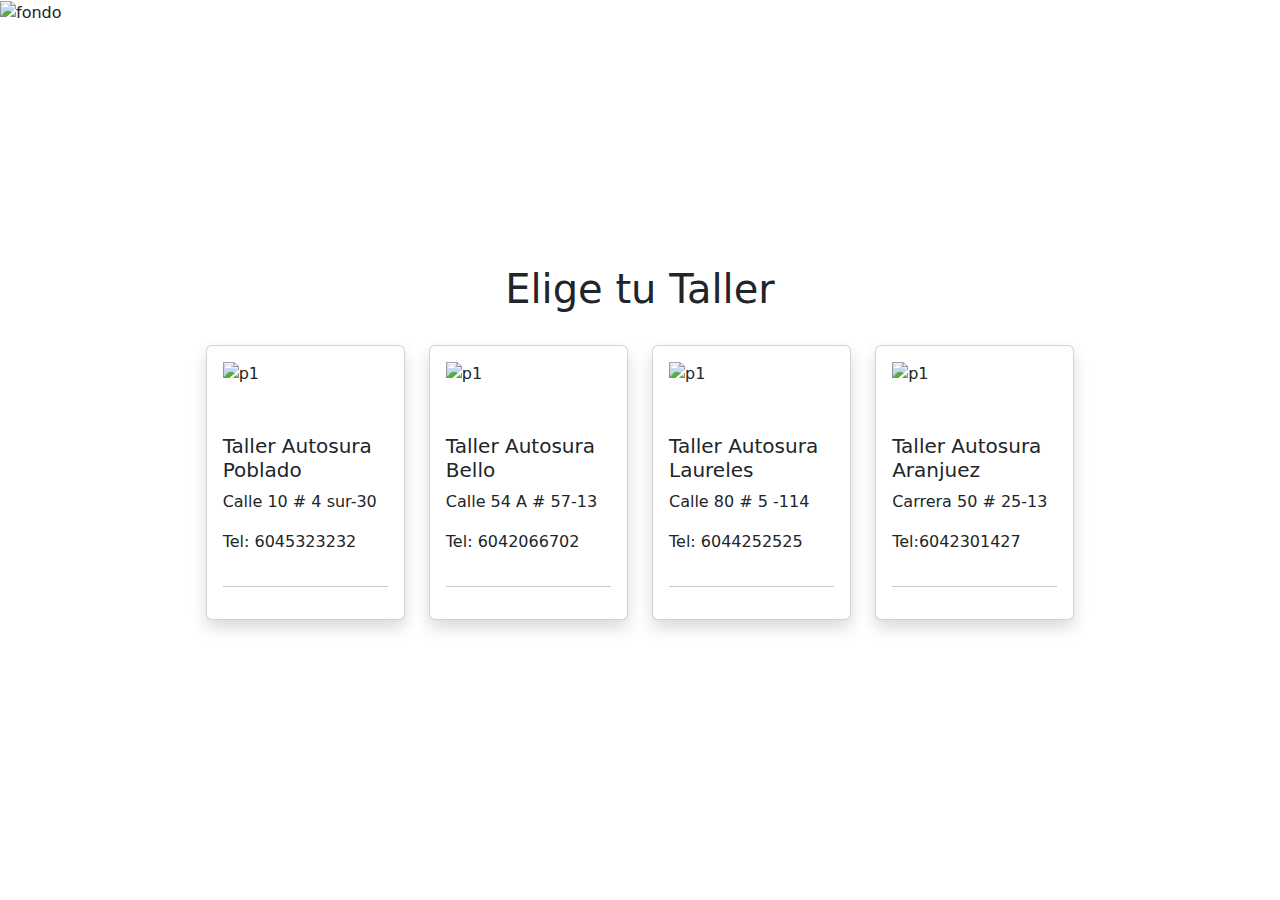
==== seguimientosindex.html @ bed54162 "cambio" ====
<!DOCTYPE html>
<html lang="en">
<head>
  <meta charset="UTF-8">
  <meta name="viewport" content="width=device-width, initial-scale=1.0">
  <title>Seguimiento</title>
  <link href="https://cdn.jsdelivr.net/npm/bootstrap@5.3.3/dist/css/bootstrap.min.css" rel="stylesheet" integrity="sha384-QWTKZyjpPEjISv5WaRU9OFeRpok6YctnYmDr5pNlyT2bRjXh0JMhjY6hW+ALEwIH" crossorigin="anonymous">
    <link rel="stylesheet" href="./assets/style/estilo">
    <img src="./assets/img/fondo.jpg" alt="fondo">
</head>
<body>
  <header>

  </header>
  <main>
      
  </main>

  <section class="fondo">
    <section class="container">
      <section class="fondo">
        <div class="row justify-content-center text-center fondomenu3 mb-4 ">
            <div class="col-12">
                <br><br><br><br><br><br><br><br><br><br>
                <h1 class="text-center letra">Elige tu Taller </h1>
           </div>
        </div>
    </section>
<section class="container">
    <div class="row row-cols-1 row-cols-md-5 justify-content-center">

        <div class="col">
            <div class="card p-3 shadow h-100">
                <img src="../../assets/img/peluche-ernestoperes.webp" alt="p1" class="img-fluid w-100">
                <br><br>
                <h5>Taller Autosura Poblado</h5>
                <p>Calle 10 # 4 sur-30</p>
                <p>Tel: 6045323232</p>
                <hr>                   
            </div>
    </div>  
    
    <div class="col">
        <div class="card p-3 shadow h-100">
            <img src="../../assets/img/cojin-frailejon.jpg" alt="p1" class="img-fluid w-100">
            <br><br>
            <h5>Taller Autosura Bello</h5>
            <p>Calle 54 A # 57-13 </p>
            <P>Tel: 6042066702</P>
            <hr>
        </div>
    </div>

        <div class="col">
            <div class="card p-3 shadow h-100">
                <img src="../../assets/img/pin-frailejon.webp" alt="p1" class="img-fluid w-100">
                <br><br>
                <h5>Taller Autosura Laureles</h5>
                <p>Calle 80 # 5 -114</p>
                <p>Tel: 6044252525</p>
                <hr>                  
            </div>
        </div>
        <div class="col">
            <div class="card p-3 shadow h-100">
                <img src="../../assets/img/camisa-frailejon.jpg" alt="p1" class="img-fluid w-100">
                <br><br>
            
                <h5>Taller Autosura Aranjuez</h5>
                <p>Carrera 50 # 25-13</p>
                <p>Tel:6042301427</p>
                <hr>
            </div>
          
              

            </div>

         </form>   
         
      

          </div>
          
  </section>
  </section>
  <script src="https://cdn.jsdelivr.net/npm/bootstrap@5.3.3/dist/js/bootstrap.bundle.min.js" integrity="sha384-YvpcrYf0tY3lHB60NNkmXc5s9fDVZLESaAA55NDzOxhy9GkcIdslK1eN7N6jIeHz" crossorigin="anonymous"></script>
</body>
</html>
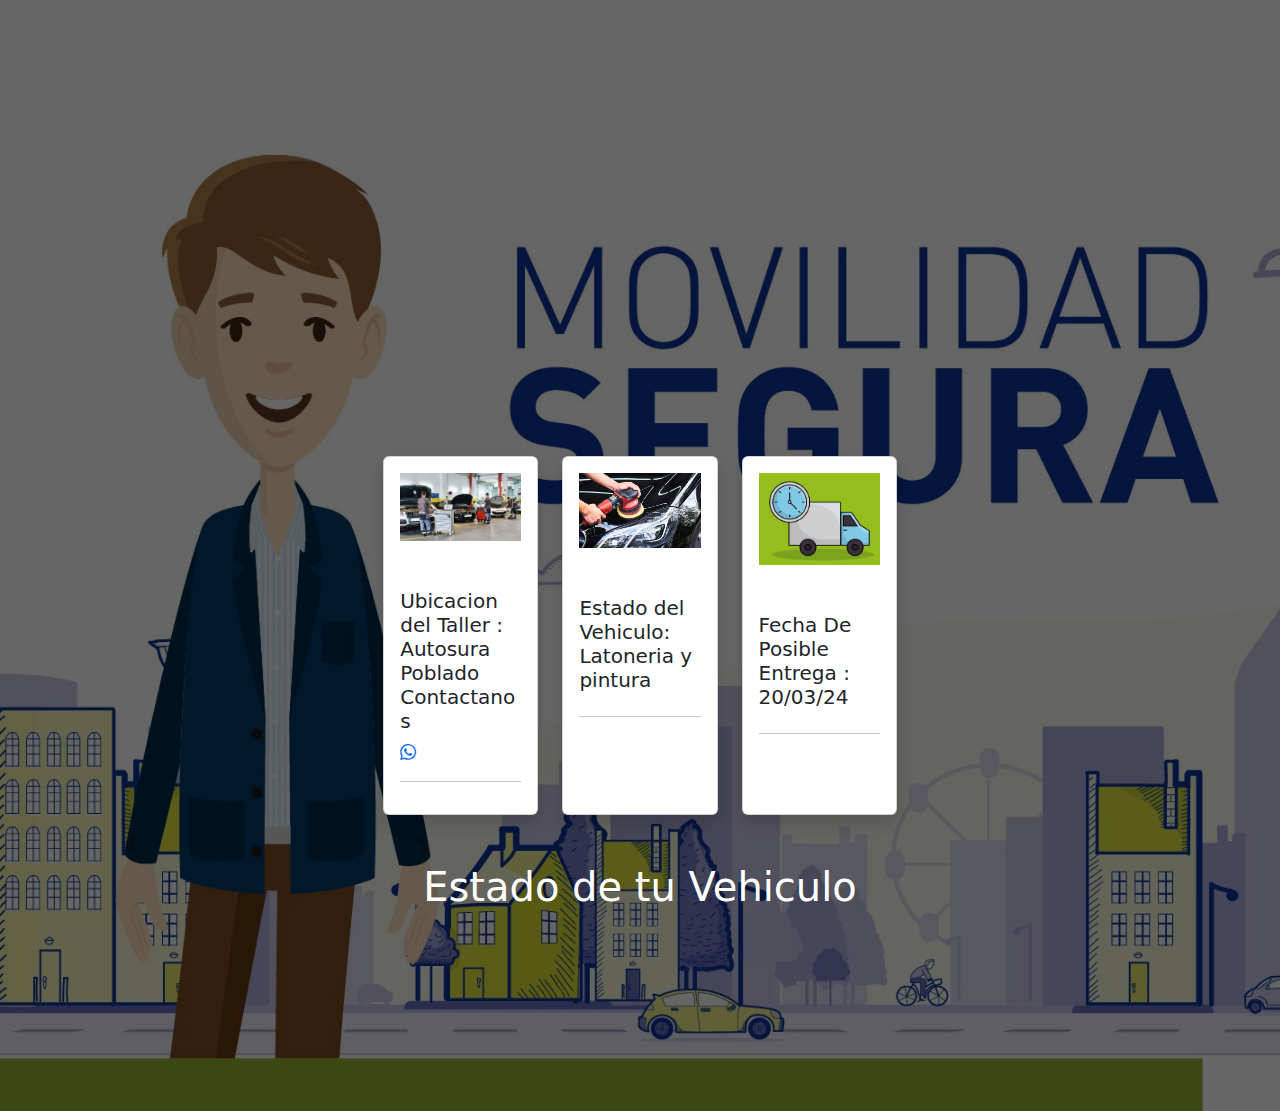
==== commit cc9452a7: "Merge branch 'main' of https://github.com/RescateVial360App/RescateVial360App" ====
--- a/seguimientosindex.html
+++ b/seguimientosindex.html
@@ -5,8 +5,9 @@
   <meta name="viewport" content="width=device-width, initial-scale=1.0">
   <title>Seguimiento</title>
   <link href="https://cdn.jsdelivr.net/npm/bootstrap@5.3.3/dist/css/bootstrap.min.css" rel="stylesheet" integrity="sha384-QWTKZyjpPEjISv5WaRU9OFeRpok6YctnYmDr5pNlyT2bRjXh0JMhjY6hW+ALEwIH" crossorigin="anonymous">
-    <link rel="stylesheet" href="./assets/style/estilo">
-    <img src="./assets/img/fondo.jpg" alt="fondo">
+  <link rel="stylesheet" href="./assets/style/estilo.css">
+  <link rel="stylesheet" href="https://cdn.jsdelivr.net/npm/bootstrap-icons@1.11.3/font/bootstrap-icons.min.css">
+    
 </head>
 <body>
   <header>
@@ -17,73 +18,53 @@
   </main>
 
   <section class="fondo">
-    <section class="container">
-      <section class="fondo">
-        <div class="row justify-content-center text-center fondomenu3 mb-4 ">
+   
+      <div class="row justify-content-center text-center fondomenu3 mb-4 ">
             <div class="col-12">
                 <br><br><br><br><br><br><br><br><br><br>
-                <h1 class="text-center letra">Elige tu Taller </h1>
-           </div>
+          </div>
         </div>
-    </section>
-<section class="container">
-    <div class="row row-cols-1 row-cols-md-5 justify-content-center">
+       <section class="container">
+        <div class="row row-cols-1 row-cols-md-5 justify-content-center">
 
-        <div class="col">
-            <div class="card p-3 shadow h-100">
-                <img src="../../assets/img/peluche-ernestoperes.webp" alt="p1" class="img-fluid w-100">
-                <br><br>
-                <h5>Taller Autosura Poblado</h5>
-                <p>Calle 10 # 4 sur-30</p>
-                <p>Tel: 6045323232</p>
-                <hr>                   
+          <div class="col">
+              <div class="card p-3 shadow h-100">
+                  <img src="../../assets/img/taller.jpeg" alt="p1" class="img-fluid w-100">
+                  <br><br>
+                  <h5>Ubicacion del Taller : Autosura Poblado Contactanos</h5>
+                  <a href="https://web.whatsapp.com/"><i class="bi bi-whatsapp"></i></a>     
+                 <hr>                   
+              </div>
+            </div>  
+      
+            <div class="col">
+                <div class="card p-3 shadow h-100">
+                    <img src="../../assets/img/polichar1.jpg" alt="p1" class="img-fluid w-100">
+                    <br><br>
+                    <h5>Estado del Vehiculo: Latoneria y pintura </h5>
+                    <hr>
+                    
+                </div>
             </div>
-    </div>  
+  
+          <div class="col">
+              <div class="card p-3 shadow h-100">
+                  <img src="../../assets/img/entrega.avif" alt="p1" class="img-fluid w-100">
+                  <br><br>
+                  <h5>Fecha De Posible Entrega : 20/03/24 </h5>
+                  <hr>                  
+              </div>
+          </div>        
+        </div>
+            </form>   
+           </div>        
+
+       </section>
+       <h1 class="text-center text-white mt-5">Estado de tu Vehiculo</h1>
+     
+   </section>
     
-    <div class="col">
-        <div class="card p-3 shadow h-100">
-            <img src="../../assets/img/cojin-frailejon.jpg" alt="p1" class="img-fluid w-100">
-            <br><br>
-            <h5>Taller Autosura Bello</h5>
-            <p>Calle 54 A # 57-13 </p>
-            <P>Tel: 6042066702</P>
-            <hr>
-        </div>
-    </div>
 
-        <div class="col">
-            <div class="card p-3 shadow h-100">
-                <img src="../../assets/img/pin-frailejon.webp" alt="p1" class="img-fluid w-100">
-                <br><br>
-                <h5>Taller Autosura Laureles</h5>
-                <p>Calle 80 # 5 -114</p>
-                <p>Tel: 6044252525</p>
-                <hr>                  
-            </div>
-        </div>
-        <div class="col">
-            <div class="card p-3 shadow h-100">
-                <img src="../../assets/img/camisa-frailejon.jpg" alt="p1" class="img-fluid w-100">
-                <br><br>
-            
-                <h5>Taller Autosura Aranjuez</h5>
-                <p>Carrera 50 # 25-13</p>
-                <p>Tel:6042301427</p>
-                <hr>
-            </div>
-          
-              
-
-            </div>
-
-         </form>   
-         
-      
-
-          </div>
-          
-  </section>
-  </section>
   <script src="https://cdn.jsdelivr.net/npm/bootstrap@5.3.3/dist/js/bootstrap.bundle.min.js" integrity="sha384-YvpcrYf0tY3lHB60NNkmXc5s9fDVZLESaAA55NDzOxhy9GkcIdslK1eN7N6jIeHz" crossorigin="anonymous"></script>
 </body>
 </html>--- a/assets/style/estilo.css
+++ b/assets/style/estilo.css
@@ -0,0 +1,28 @@
+.fondo{
+    background-image:url("../img/fondo.jpg");
+    padding:15%;
+    background-repeat: no-repeat;
+    background-size: cover;
+    position: relative;
+    z-index: 1;
+}
+.fondo::after{
+    content: "";
+    position: absolute;
+    background-color: black;
+    width: 100%;
+    height: 100%;
+    top:0;
+    left: 0;
+    opacity: 0.6;
+    z-index: -1;
+
+}
+
+.letra{
+    color: #05163E;
+}
+
+.boton{
+    background-color: #0C369C;
+}